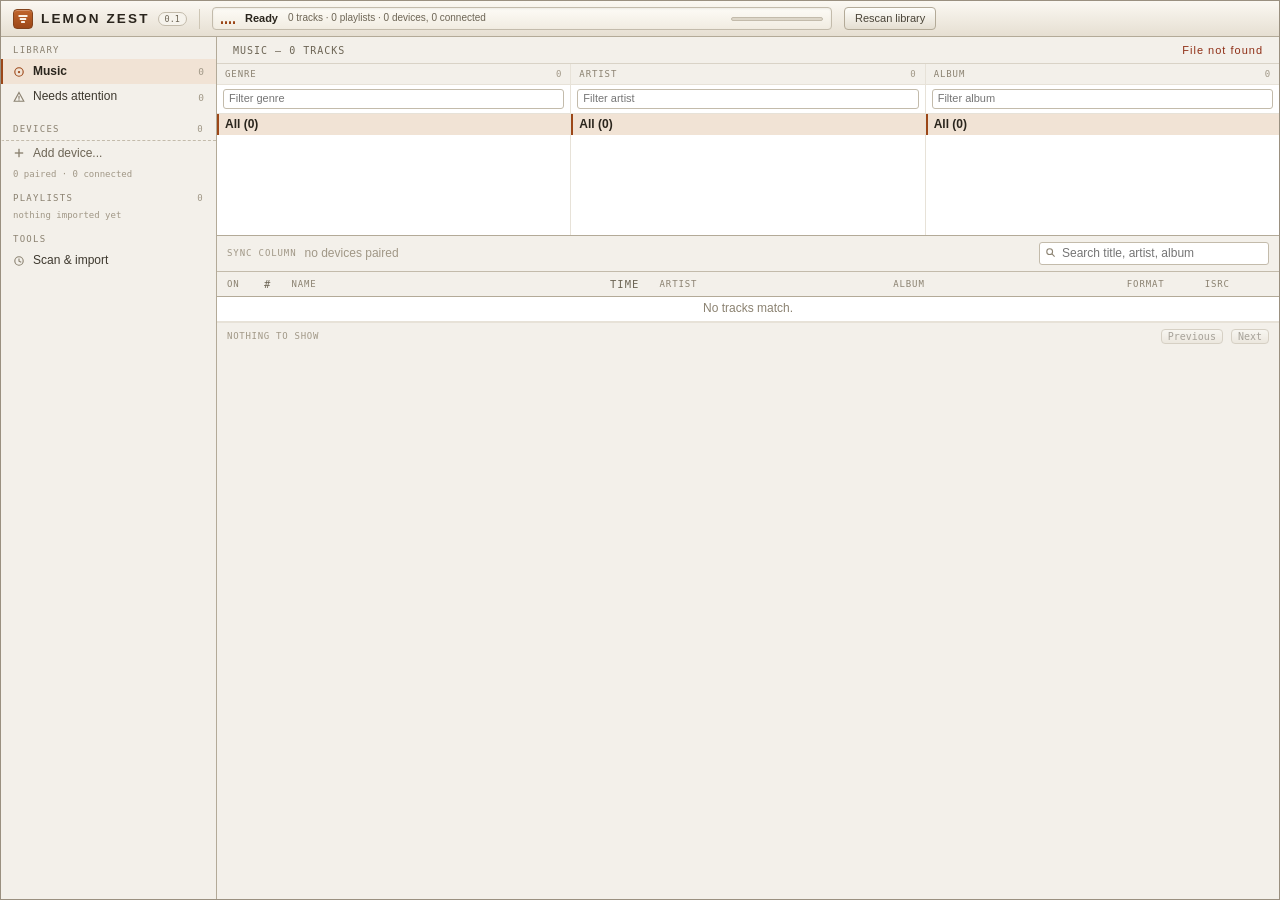
==== lemonzest/web/index.html @ e9981903 "chore: rename the project to Lemon Zest Package hoard -> lemonzest, command hoard -> lemon-zest (wit" ====
<!DOCTYPE html>
<html lang="en">
<head>
<meta charset="utf-8">
<meta name="viewport" content="width=device-width, initial-scale=1">
<title>Lemon Zest</title>
<link rel="stylesheet" href="app.css">
<link rel="icon" href="data:image/svg+xml,<svg xmlns='http://www.w3.org/2000/svg' viewBox='0 0 16 16'><rect width='16' height='16' fill='%23cfc7b6'/><g fill='%239c4718'><rect x='2' y='2.6' width='12' height='2.6' rx='.7'/><rect x='3.7' y='6.7' width='8.6' height='2.6' rx='.7'/><rect x='5.4' y='10.8' width='5.2' height='2.6' rx='.7'/></g></svg>">
</head>
<body>

<svg width="0" height="0" style="position:absolute" aria-hidden="true"><defs>
  <symbol id="i-lz" viewBox="0 0 16 16"><g fill="currentColor"><rect x="2" y="2.6" width="12" height="2.6" rx=".7"/><rect x="3.7" y="6.7" width="8.6" height="2.6" rx=".7"/><rect x="5.4" y="10.8" width="5.2" height="2.6" rx=".7"/></g></symbol>
  <symbol id="i-disc" viewBox="0 0 16 16"><circle cx="8" cy="8" r="5.6" fill="none" stroke="currentColor" stroke-width="1.5"/><circle cx="8" cy="8" r="1.5" fill="currentColor"/></symbol>
  <symbol id="i-device" viewBox="0 0 16 16"><rect x="4" y="1.6" width="8" height="12.8" rx="1.6" fill="none" stroke="currentColor" stroke-width="1.5"/><rect x="5.8" y="11.2" width="4.4" height="1.6" fill="currentColor"/></symbol>
  <symbol id="i-list" viewBox="0 0 16 16"><g fill="currentColor"><rect x="2" y="3" width="12" height="1.8"/><rect x="2" y="7.1" width="12" height="1.8"/><rect x="2" y="11.2" width="8" height="1.8"/></g></symbol>
  <symbol id="i-warn" viewBox="0 0 16 16"><polygon points="8,2 14.4,13.6 1.6,13.6" fill="none" stroke="currentColor" stroke-width="1.5"/><rect x="7.2" y="6.4" width="1.6" height="4" fill="currentColor"/><rect x="7.2" y="11.2" width="1.6" height="1.6" fill="currentColor"/></symbol>
  <symbol id="i-plus" viewBox="0 0 16 16"><g fill="currentColor"><rect x="7.1" y="2.4" width="1.8" height="11.2"/><rect x="2.4" y="7.1" width="11.2" height="1.8"/></g></symbol>
  <symbol id="i-check" viewBox="0 0 16 16"><polyline points="2.8,8.4 6.4,12 13.2,4" fill="none" stroke="currentColor" stroke-width="1.9"/></symbol>
  <symbol id="i-sync" viewBox="0 0 16 16"><path d="M13.2 8a5.2 5.2 0 1 1-1.9-4" fill="none" stroke="currentColor" stroke-width="1.5"/><polygon points="13.6,1.4 13.6,5 10,5" fill="currentColor"/></symbol>
  <symbol id="i-clock" viewBox="0 0 16 16"><g fill="none" stroke="currentColor" stroke-width="1.5"><circle cx="8" cy="8" r="5.6"/><polyline points="8,4.6 8,8.3 11,9.8"/></g></symbol>
  <symbol id="i-level" viewBox="0 0 16 16"><g fill="currentColor"><rect x="2.4" y="9" width="2.4" height="5"/><rect x="6.8" y="5" width="2.4" height="9"/><rect x="11.2" y="2" width="2.4" height="12"/></g></symbol>
  <symbol id="i-search" viewBox="0 0 16 16"><g fill="none" stroke="currentColor" stroke-width="1.6"><circle cx="6.8" cy="6.8" r="4.2"/><line x1="10.1" y1="10.1" x2="14" y2="14"/></g></symbol>
</defs></svg>

<div id="app">
  <header class="chrome">
    <div class="brand">
      <span class="mark"><svg width="12" height="12"><use href="#i-lz"/></svg></span>
      <span class="name">LEMON ZEST</span>
      <span class="ver" id="ver">0.1</span>
    </div>
    <span class="sep"></span>
    <div class="statusbox">
      <span class="meter idle" id="meter"><i></i><i></i><i></i><i></i></span>
      <span class="label" id="status-label">Ready</span>
      <span class="meta" id="status-meta"></span>
      <span class="track"><i id="status-bar" style="width:0%"></i></span>
    </div>
    <button class="btn" id="btn-rescan" title="Re-index every library folder">Rescan library</button>
  </header>

  <div class="body">
    <nav class="sidebar" id="sidebar"></nav>
    <main class="main">
      <div class="titlebar" id="titlebar"></div>
      <div class="pane" id="pane"></div>
    </main>
  </div>
</div>

<div id="modal-root"></div>
<script src="app.js"></script>
</body>
</html>
---- lemonzest/web/app.css ----
/* Lemon Zest UI.
   Palette and proportions taken from the 0.9 prototype: warm paper ground,
   oxide accent, hairline rules, dense rows. Written out rather than pulled
   from a CDN so the app works with no network. */

:root {
  --paper:      #f3f0ea;
  --paper-2:    #faf8f4;
  --white:      #ffffff;
  --ink:        #1c1913;
  --ink-2:      #2a251d;
  --ink-3:      #3d382e;
  --muted:      #6d6555;
  --faint:      #8b8271;
  --fainter:    #a09786;
  --line:       #e7e2d8;
  --line-2:     #c3bbab;
  --line-3:     #b3aa98;
  --line-4:     #9a9080;
  --accent:     #9c4718;
  --accent-2:   #c1652b;
  --accent-ink: #7c3712;
  --sel:        #f1e3d5;
  --sel-2:      #f6e7d8;
  --hover:      #e7e2d8;
  --chrome:     linear-gradient(#fbf8f2, #e6dfd2);
  --button:     linear-gradient(#fefdfa, #e4ded1);
  --button-hi:  linear-gradient(#f2ece0, #d8d1c2);
  --primary:    linear-gradient(#c1652b, #9c4718);
  --primary-hi: linear-gradient(#ad5722, #8a3d13);
  --ok:         #3d5c40;
  --ok-bg:      #eef3ea;
  --ok-line:    #7f9c7a;
  --warn:       #7a5c11;
  --warn-bg:    #f8f0dc;
  --warn-line:  #bb9540;
  --bad:        #8f2f16;
  --bad-bg:     #f8e8e2;
  --bad-line:   #c07a63;
  --mono: "IBM Plex Mono", ui-monospace, "Cascadia Mono", Menlo, Consolas, monospace;
  --sans: Archivo, "Segoe UI", -apple-system, BlinkMacSystemFont, Helvetica, Arial, sans-serif;
}

* { box-sizing: border-box; margin: 0; padding: 0; }

html, body {
  height: 100%;
  background: #cfc7b6;
  color: var(--ink);
  font: 12px/1.45 var(--sans);
  -webkit-font-smoothing: antialiased;
}

body { display: flex; align-items: stretch; justify-content: center; padding: 0; }

#app {
  display: flex; flex-direction: column;
  width: 100%; height: 100vh;
  background: var(--paper);
  border: 1px solid var(--line-4);
  overflow: hidden;
  box-shadow: inset 0 1px 0 rgba(255,255,255,.6);
  user-select: none;
}

button, input, select { font: inherit; color: inherit; }
button { cursor: default; }
:focus-visible { outline: 2px solid var(--accent); outline-offset: 1px; }

/* ---------------------------------------------------------- top chrome */

.chrome {
  display: flex; align-items: center; gap: 12px;
  height: 36px; flex: 0 0 36px; padding: 0 12px;
  background: var(--chrome);
  border-bottom: 1px solid var(--line-3);
}
.brand { display: flex; align-items: center; gap: 8px; flex: 0 0 auto; }
.brand .mark {
  display: grid; place-items: center; width: 20px; height: 20px;
  border: 1px solid #83431c; border-radius: 4px; color: #fbf1e6;
  background: var(--primary);
  box-shadow: inset 0 1px 0 rgba(255,255,255,.28);
}
.brand .name {
  font-size: 13.5px; font-weight: 800; letter-spacing: .16em; color: var(--ink-2);
}
.brand .ver {
  font: 8.5px var(--mono); color: var(--muted);
  border: 1px solid var(--line-2); border-radius: 999px;
  padding: 1px 6px; background: #f6f3ec;
}
.sep { width: 1px; height: 20px; background: #cec6b5; flex: 0 0 1px; }

.statusbox {
  flex: 1 1 auto; min-width: 0; max-width: 620px;
  display: flex; align-items: center; gap: 10px;
  border: 1px solid var(--line-2); border-radius: 4px;
  padding: 3px 8px;
  background: linear-gradient(#fdfbf6, #f1ece1);
  box-shadow: inset 0 1px 2px rgba(74,68,56,.09);
}
.statusbox .label { font-weight: 600; font-size: 11px; color: var(--ink-2);
  white-space: nowrap; overflow: hidden; text-overflow: ellipsis; }
.statusbox .meta { font-size: 10px; color: var(--muted);
  white-space: nowrap; overflow: hidden; text-overflow: ellipsis; }
.statusbox .track { margin-left: auto; flex: 0 0 92px; height: 4px;
  border: 1px solid var(--line-2); border-radius: 999px;
  background: #ddd6c8; overflow: hidden; }
.statusbox .track > i { display: block; height: 100%; background: var(--accent);
  transition: width .2s linear; }

.meter { display: flex; align-items: flex-end; gap: 2px; height: 11px;
  flex: 0 0 auto; color: var(--accent); }
.meter i { width: 2px; height: 100%; background: currentColor;
  transform-origin: bottom; animation: meter 1.1s ease-in-out infinite; }
.meter i:nth-child(2) { animation-duration: .9s; animation-delay: .15s; }
.meter i:nth-child(3) { animation-duration: 1.3s; animation-delay: .3s; }
.meter i:nth-child(4) { animation-duration: 1s;   animation-delay: .45s; }
@keyframes meter { 0%,100% { transform: scaleY(.25) } 50% { transform: scaleY(1) } }
.meter.idle i { animation: none; transform: scaleY(.25); }
@media (prefers-reduced-motion: reduce) {
  .meter i { animation: none !important; transform: scaleY(.5); }
}

/* -------------------------------------------------------------- layout */

.body { flex: 1 1 auto; display: flex; min-height: 0; }

.sidebar {
  flex: 0 0 216px; display: flex; flex-direction: column;
  border-right: 1px solid var(--line-3);
  background: var(--paper); overflow-y: auto;
}
.sect { padding: 8px 0 6px; }
.sect > h4 {
  display: flex; align-items: baseline; gap: 6px;
  padding: 0 12px 4px;
  font: 9px var(--mono); letter-spacing: .14em; text-transform: uppercase;
  color: var(--faint); font-weight: 500;
}
.sect > h4 .n { margin-left: auto; color: var(--fainter); }
.sect .filter { padding: 0 12px 6px; }
.sect .filter input {
  width: 100%; border: 1px solid var(--line-2); border-radius: 3px;
  padding: 2px 6px; font-size: 11px; background: var(--white);
}
.sect .items { }
.sect .items.scroll {
  max-height: 172px; overflow-y: auto;
  border-top: 1px solid rgba(195,187,171,.6);
  border-bottom: 1px solid rgba(195,187,171,.6);
  background: rgba(243,240,234,.6);
}
.sect .foot { padding: 3px 12px 0; font: 9px var(--mono); color: var(--fainter); }

.row {
  display: flex; align-items: center; gap: 8px;
  padding: 4px 12px 4px 10px;
  border-left: 2px solid transparent; color: var(--ink-3);
  width: 100%; text-align: left; background: none; border-top: 0;
  border-right: 0; border-bottom: 0;
}
.row:hover { background: var(--hover); }
.row.on { border-left-color: var(--accent); background: var(--sel);
  color: var(--ink-2); font-weight: 600; }
.row .ico { flex: 0 0 auto; color: var(--faint); }
.row.on .ico { color: var(--accent); }
.row .txt { flex: 1 1 auto; min-width: 0; overflow: hidden;
  text-overflow: ellipsis; white-space: nowrap; }
.row .n { flex: 0 0 auto; font: 9.5px var(--mono); color: var(--fainter); }
.row .pill {
  flex: 0 0 auto; font: 8px var(--mono); letter-spacing: .06em;
  text-transform: uppercase; color: var(--muted);
  border: 1px solid var(--line-2); border-radius: 2px;
  padding: 0 3px; background: #f6f3ec;
}
.row.add { border-top: 1px dashed var(--line-2); margin-top: 2px;
  color: var(--muted); }

/* ---------------------------------------------------------------- main */

.main { flex: 1 1 auto; display: flex; flex-direction: column; min-width: 0;
  background: var(--paper); }

.titlebar {
  display: flex; align-items: center; gap: 10px;
  flex: 0 0 auto; padding: 7px 16px;
  border-bottom: 1px solid #d9d3c7; background: var(--paper);
  font: 10px var(--mono); letter-spacing: .1em; text-transform: uppercase;
  color: var(--muted);
}
.titlebar .grow { flex: 1 1 auto; }

.pane { flex: 1 1 auto; overflow: auto; min-height: 0; }
.pad { padding: 16px; }

/* ------------------------------------------------------------- buttons */

.btn {
  border: 1px solid var(--line-3); border-radius: 4px;
  padding: 3px 10px; color: #4a4438; background: var(--button);
  font-size: 11px; white-space: nowrap;
}
.btn:hover:not(:disabled) { background: var(--button-hi); }
.btn:disabled { opacity: .45; }
.btn.primary { border-color: #83431c; color: #fbf1e6; background: var(--primary);
  box-shadow: inset 0 1px 0 rgba(255,255,255,.25); font-weight: 600; }
.btn.primary:hover:not(:disabled) { background: var(--primary-hi); }
.btn.danger { border-color: var(--bad-line); color: var(--bad);
  background: var(--bad-bg); }
.btn.sm { padding: 1px 6px; font-size: 10px; }

.chip {
  display: inline-flex; align-items: center; gap: 6px;
  border: 1px solid var(--line-2); border-radius: 3px;
  padding: 2px 7px; background: var(--white); color: #4a4438;
  font-size: 11px; white-space: nowrap;
}
.chip:hover { background: var(--paper); }
.chip.on { border-color: var(--accent); background: var(--sel-2);
  color: var(--accent-ink); font-weight: 600; }
.chip .n { font: 9.5px var(--mono); color: var(--fainter); }
.chip.on .n { color: var(--accent-ink); }

.tag {
  display: inline-block; font: 8.5px var(--mono); letter-spacing: .08em;
  text-transform: uppercase; padding: 1px 5px; border: 1px solid var(--line-2);
  border-radius: 2px; color: var(--muted); background: #f6f3ec;
}
.tag.ok   { color: var(--ok);   background: var(--ok-bg);   border-color: var(--ok-line); }
.tag.warn { color: var(--warn); background: var(--warn-bg); border-color: var(--warn-line); }
.tag.bad  { color: var(--bad);  background: var(--bad-bg);  border-color: var(--bad-line); }

/* -------------------------------------------------------------- tables */

.tbl { width: 100%; border-collapse: collapse; }
.tbl th {
  position: sticky; top: 0; z-index: 1; text-align: left;
  font: 9px var(--mono); letter-spacing: .1em; text-transform: uppercase;
  font-weight: 500; color: var(--faint);
  padding: 6px 10px; background: var(--paper);
  border-bottom: 1px solid var(--line-3); white-space: nowrap;
}
.tbl td { padding: 3px 10px; border-bottom: 1px solid var(--line);
  vertical-align: top; }
.tbl tbody tr { background: var(--white); }
.tbl tbody tr:nth-child(even) { background: var(--paper-2); }
.tbl tbody tr:hover { background: #eee7db; }
.tbl tbody tr.sel { background: var(--sel); color: var(--ink-2);
  font-weight: 600; box-shadow: inset 2px 0 0 var(--accent); }
.tbl .num { font: 10.5px var(--mono); color: var(--muted);
  text-align: right; white-space: nowrap; font-variant-numeric: tabular-nums; }
.tbl .mono { font: 10.5px var(--mono); color: var(--muted); white-space: nowrap; }
.tbl .clip { max-width: 0; overflow: hidden; text-overflow: ellipsis;
  white-space: nowrap; }
.tbl .tick { width: 26px; text-align: center; }

.footnote { padding: 6px 10px; font: 9px var(--mono); letter-spacing: .08em;
  text-transform: uppercase; color: var(--fainter);
  border-top: 1px solid var(--line); background: var(--paper); }

/* ----------------------------------------------------- column browser */

.browser { display: flex; flex: 0 0 auto; height: 172px;
  border-bottom: 1px solid var(--line-3); background: var(--white); }
.browser .col { flex: 1 1 0; display: flex; flex-direction: column;
  min-width: 0; border-right: 1px solid var(--line); }
.browser .col:last-child { border-right: 0; }
.browser .col > h5 {
  display: flex; gap: 6px; align-items: baseline; padding: 5px 8px;
  font: 9px var(--mono); letter-spacing: .1em; text-transform: uppercase;
  font-weight: 500; color: var(--faint);
  background: var(--paper); border-bottom: 1px solid var(--line); }
.browser .col > h5 .n { margin-left: auto; color: var(--fainter); }
.browser .col .filter { padding: 4px 6px; border-bottom: 1px solid var(--line); }
.browser .col .filter input { width: 100%; border: 1px solid var(--line-2);
  border-radius: 3px; padding: 1px 5px; font-size: 11px; }
.browser .col .list { flex: 1 1 auto; overflow-y: auto; }
.browser .cell { display: flex; gap: 6px; width: 100%; text-align: left;
  padding: 2px 8px; background: none; border: 0; color: var(--ink-3); }
.browser .cell:hover { background: var(--hover); }
.browser .cell.on { background: var(--sel); color: var(--ink-2);
  font-weight: 600; box-shadow: inset 2px 0 0 var(--accent); }
.browser .cell .txt { flex: 1 1 auto; min-width: 0; overflow: hidden;
  text-overflow: ellipsis; white-space: nowrap; }
.browser .cell .n { font: 9.5px var(--mono); color: var(--fainter); }

/* --------------------------------------------------------------- cards */

.card { border: 1px solid var(--line-2); border-radius: 5px;
  background: var(--white); overflow: hidden; }
.card > header {
  display: flex; align-items: center; gap: 10px; padding: 8px 12px;
  background: var(--chrome); border-bottom: 1px solid var(--line-2); }
.card > header h3 { font-size: 13px; font-weight: 700; }
.card > .in { padding: 12px; }
.grid { display: grid; gap: 12px; align-items: start; }
.grid.two { grid-template-columns: repeat(auto-fit, minmax(320px, 1fr)); }

.kv { display: grid; grid-template-columns: auto 1fr; gap: 3px 12px;
  align-items: baseline; }
.kv dt { font: 9px var(--mono); letter-spacing: .1em; text-transform: uppercase;
  color: var(--fainter); white-space: nowrap; }
.kv dd { font-size: 12px; color: var(--ink-2); font-variant-numeric: tabular-nums; }

.usage { height: 12px; display: flex; border: 1px solid var(--line-2);
  border-radius: 3px; overflow: hidden; background: #ddd6c8; }
.usage i { display: block; height: 100%; }
.usage .existing { background: #b3aa98; }
.usage .adding   { background: var(--accent); }
.legend { display: flex; gap: 14px; flex-wrap: wrap; margin-top: 6px;
  font: 9.5px var(--mono); color: var(--muted); }
.legend span { display: flex; align-items: center; gap: 5px; }
.legend i { width: 8px; height: 8px; border: 1px solid var(--line-2); }

.bar { height: 6px; border: 1px solid var(--line-2); border-radius: 999px;
  background: #ddd6c8; overflow: hidden; }
.bar > i { display: block; height: 100%; background: var(--accent);
  transition: width .18s linear; }

.log { font: 10px var(--mono); }
.log .line { display: flex; gap: 8px; padding: 2px 8px;
  border-bottom: 1px solid var(--line); background: var(--white); }
.log .line:nth-child(even) { background: var(--paper-2); }
.log .t { color: var(--fainter); }
.log .k { flex: 0 0 62px; text-transform: uppercase; letter-spacing: .06em; }
.log .k.copy { color: var(--ok); }
.log .k.delete { color: var(--bad); }
.log .k.playlist { color: var(--accent-ink); }
.log .k.error { color: var(--bad); font-weight: 600; }
.log .m { flex: 1 1 auto; min-width: 0; overflow: hidden;
  text-overflow: ellipsis; white-space: nowrap; color: var(--ink-3); }

.notice { display: flex; gap: 8px; padding: 8px 10px; border-radius: 4px;
  border: 1px solid var(--line-2); background: #f6f3ec; font-size: 11.5px;
  color: var(--ink-3); align-items: flex-start; }
.notice.warn { border-color: var(--warn-line); background: var(--warn-bg);
  color: var(--warn); }
.notice.bad { border-color: var(--bad-line); background: var(--bad-bg);
  color: var(--bad); }
.notice.ok { border-color: var(--ok-line); background: var(--ok-bg);
  color: var(--ok); }

.empty { padding: 40px 16px; text-align: center; color: var(--faint);
  font-size: 12px; }
.empty h3 { font-size: 15px; color: var(--ink-2); margin-bottom: 6px; }

/* -------------------------------------------------------------- modal */

.scrim { position: fixed; inset: 0; background: rgba(40,36,28,.42);
  display: grid; place-items: center; z-index: 50; padding: 24px; }
.modal { width: min(620px, 100%); max-height: 86vh; display: flex;
  flex-direction: column; background: var(--paper); border-radius: 6px;
  border: 1px solid var(--line-4); overflow: hidden;
  box-shadow: 0 18px 50px rgba(40,36,28,.4); }
.modal > header { display: flex; align-items: center; padding: 9px 14px;
  background: var(--chrome); border-bottom: 1px solid var(--line-3); }
.modal > header h3 { font-size: 13.5px; font-weight: 700; }
.modal > .in { padding: 14px; overflow-y: auto; }
.modal > footer { display: flex; gap: 8px; justify-content: flex-end;
  padding: 10px 14px; border-top: 1px solid var(--line-2);
  background: var(--paper); }

.field { display: block; margin-bottom: 10px; }
.field > span { display: block; font: 9px var(--mono); letter-spacing: .1em;
  text-transform: uppercase; color: var(--fainter); margin-bottom: 3px; }
.field input, .field select {
  width: 100%; border: 1px solid var(--line-2); border-radius: 3px;
  padding: 4px 7px; font-size: 12px; background: var(--white); }

.muted { color: var(--muted); }
.faint { color: var(--fainter); }
.mono  { font-family: var(--mono); }
.right { text-align: right; }
.nowrap { white-space: nowrap; }
.stack { display: flex; flex-direction: column; gap: 12px; }
.hstack { display: flex; align-items: center; gap: 8px; flex-wrap: wrap; }
.spin { display: inline-block; width: 10px; height: 10px; border-radius: 50%;
  border: 2px solid var(--line-2); border-top-color: var(--accent);
  animation: spin .7s linear infinite; }
@keyframes spin { to { transform: rotate(360deg) } }
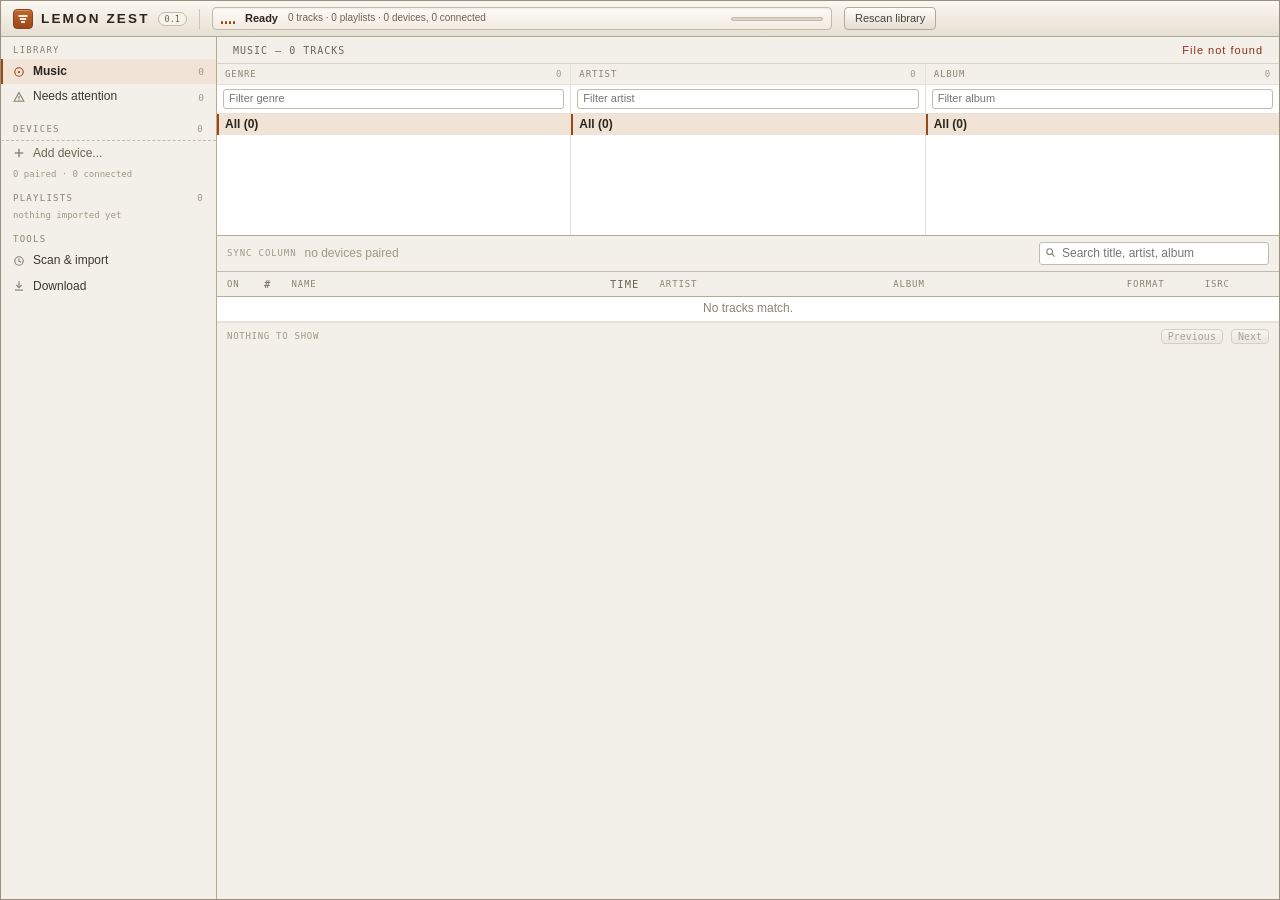
==== commit d336022e: "feat(download): fetch audio from YouTube into the library Downloads land inside a library root and a" ====
--- a/lemonzest/web/index.html
+++ b/lemonzest/web/index.html
@@ -20,6 +20,7 @@
   <symbol id="i-sync" viewBox="0 0 16 16"><path d="M13.2 8a5.2 5.2 0 1 1-1.9-4" fill="none" stroke="currentColor" stroke-width="1.5"/><polygon points="13.6,1.4 13.6,5 10,5" fill="currentColor"/></symbol>
   <symbol id="i-clock" viewBox="0 0 16 16"><g fill="none" stroke="currentColor" stroke-width="1.5"><circle cx="8" cy="8" r="5.6"/><polyline points="8,4.6 8,8.3 11,9.8"/></g></symbol>
   <symbol id="i-level" viewBox="0 0 16 16"><g fill="currentColor"><rect x="2.4" y="9" width="2.4" height="5"/><rect x="6.8" y="5" width="2.4" height="9"/><rect x="11.2" y="2" width="2.4" height="12"/></g></symbol>
+  <symbol id="i-dl" viewBox="0 0 16 16"><g fill="none" stroke="currentColor" stroke-width="1.6"><line x1="8" y1="1.8" x2="8" y2="10"/><polyline points="4.4,6.6 8,10.2 11.6,6.6"/><line x1="2.6" y1="13.4" x2="13.4" y2="13.4"/></g></symbol>
   <symbol id="i-search" viewBox="0 0 16 16"><g fill="none" stroke="currentColor" stroke-width="1.6"><circle cx="6.8" cy="6.8" r="4.2"/><line x1="10.1" y1="10.1" x2="14" y2="14"/></g></symbol>
 </defs></svg>
 
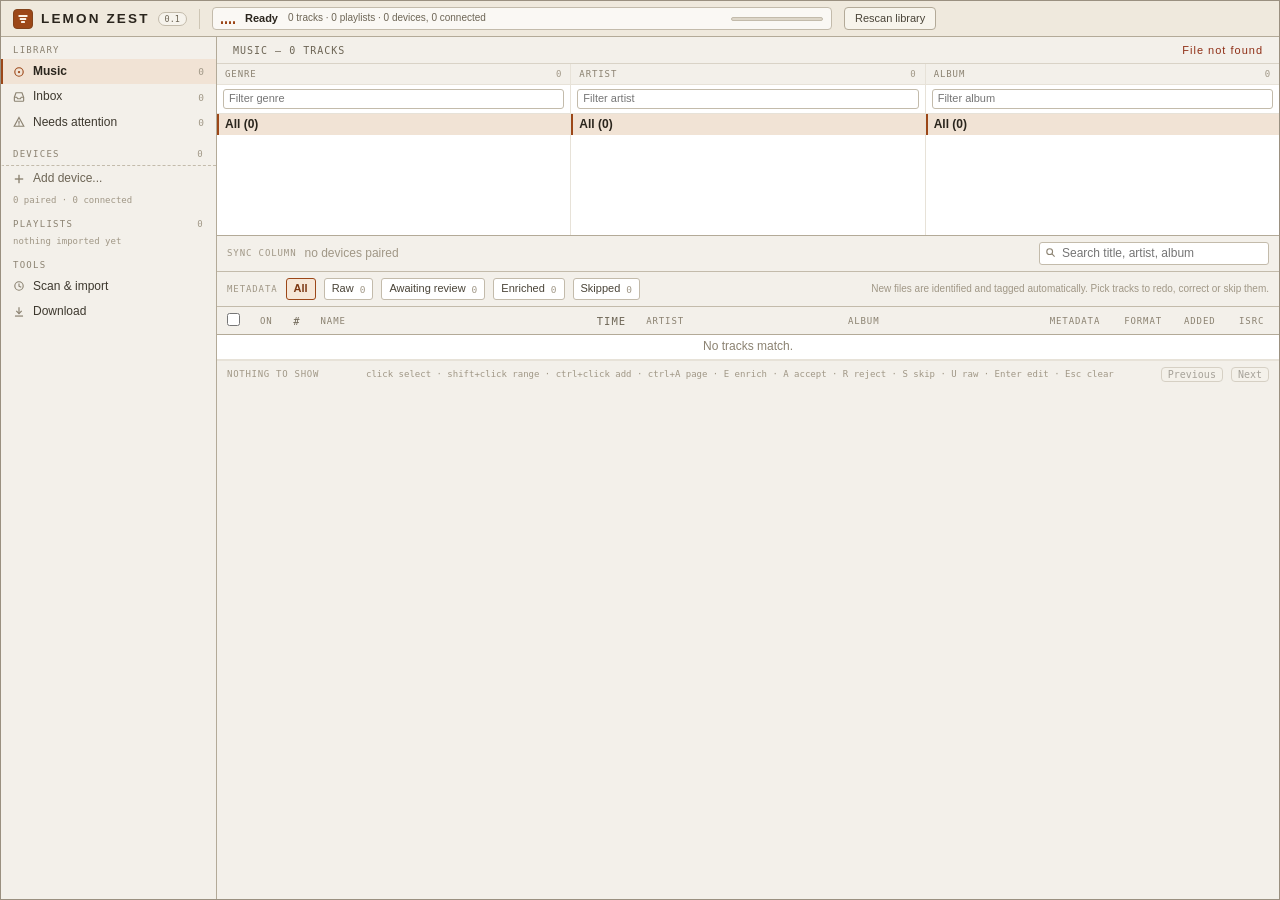
==== commit 1e1caa39: "feat(app): inbox, folder control, track inspector, standalone build The interface gains the things a" ====
--- a/lemonzest/web/index.html
+++ b/lemonzest/web/index.html
@@ -15,6 +15,7 @@
   <symbol id="i-device" viewBox="0 0 16 16"><rect x="4" y="1.6" width="8" height="12.8" rx="1.6" fill="none" stroke="currentColor" stroke-width="1.5"/><rect x="5.8" y="11.2" width="4.4" height="1.6" fill="currentColor"/></symbol>
   <symbol id="i-list" viewBox="0 0 16 16"><g fill="currentColor"><rect x="2" y="3" width="12" height="1.8"/><rect x="2" y="7.1" width="12" height="1.8"/><rect x="2" y="11.2" width="8" height="1.8"/></g></symbol>
   <symbol id="i-warn" viewBox="0 0 16 16"><polygon points="8,2 14.4,13.6 1.6,13.6" fill="none" stroke="currentColor" stroke-width="1.5"/><rect x="7.2" y="6.4" width="1.6" height="4" fill="currentColor"/><rect x="7.2" y="11.2" width="1.6" height="1.6" fill="currentColor"/></symbol>
+  <symbol id="i-inbox" viewBox="0 0 16 16"><g fill="none" stroke="currentColor" stroke-width="1.5"><polyline points="1.8,8.4 5,8.4 6.2,10.4 9.8,10.4 11,8.4 14.2,8.4"/><path d="M1.8 8.4 4 2.4h8l2.2 6v4.2a1 1 0 0 1-1 1H2.8a1 1 0 0 1-1-1z"/></g></symbol>
   <symbol id="i-plus" viewBox="0 0 16 16"><g fill="currentColor"><rect x="7.1" y="2.4" width="1.8" height="11.2"/><rect x="2.4" y="7.1" width="11.2" height="1.8"/></g></symbol>
   <symbol id="i-check" viewBox="0 0 16 16"><polyline points="2.8,8.4 6.4,12 13.2,4" fill="none" stroke="currentColor" stroke-width="1.9"/></symbol>
   <symbol id="i-sync" viewBox="0 0 16 16"><path d="M13.2 8a5.2 5.2 0 1 1-1.9-4" fill="none" stroke="currentColor" stroke-width="1.5"/><polygon points="13.6,1.4 13.6,5 10,5" fill="currentColor"/></symbol>
--- a/lemonzest/web/app.css
+++ b/lemonzest/web/app.css
@@ -23,11 +23,14 @@
   --sel:        #f1e3d5;
   --sel-2:      #f6e7d8;
   --hover:      #e7e2d8;
-  --chrome:     linear-gradient(#fbf8f2, #e6dfd2);
-  --button:     linear-gradient(#fefdfa, #e4ded1);
-  --button-hi:  linear-gradient(#f2ece0, #d8d1c2);
-  --primary:    linear-gradient(#c1652b, #9c4718);
-  --primary-hi: linear-gradient(#ad5722, #8a3d13);
+  /* Solid colours throughout - no gradients anywhere in this file. A flat
+     ground reads the same at every zoom and on every panel, and the hairline
+     rules already do the work a gradient was faking. */
+  --chrome:     #efe9dd;
+  --button:     #f7f4ec;
+  --button-hi:  #e6e0d2;
+  --primary:    #9c4718;
+  --primary-hi: #85390f;
   --ok:         #3d5c40;
   --ok-bg:      #eef3ea;
   --ok-line:    #7f9c7a;
@@ -59,8 +62,15 @@
   background: var(--paper);
   border: 1px solid var(--line-4);
   overflow: hidden;
-  box-shadow: inset 0 1px 0 rgba(255,255,255,.6);
-  user-select: none;
+}
+
+/* Text is selectable everywhere: a path, an error, a track title and a count
+   are all things people copy out. Controls are the exception - a button
+   label smearing into a highlight while you click through a list is noise,
+   not content. */
+#app, .modal { user-select: text; -webkit-user-select: text; }
+button, .btn, .chip, .row, .cell, .meter {
+  user-select: none; -webkit-user-select: none;
 }
 
 button, input, select { font: inherit; color: inherit; }
@@ -80,7 +90,6 @@
   display: grid; place-items: center; width: 20px; height: 20px;
   border: 1px solid #83431c; border-radius: 4px; color: #fbf1e6;
   background: var(--primary);
-  box-shadow: inset 0 1px 0 rgba(255,255,255,.28);
 }
 .brand .name {
   font-size: 13.5px; font-weight: 800; letter-spacing: .16em; color: var(--ink-2);
@@ -97,8 +106,7 @@
   display: flex; align-items: center; gap: 10px;
   border: 1px solid var(--line-2); border-radius: 4px;
   padding: 3px 8px;
-  background: linear-gradient(#fdfbf6, #f1ece1);
-  box-shadow: inset 0 1px 2px rgba(74,68,56,.09);
+  background: var(--paper-2);
 }
 .statusbox .label { font-weight: 600; font-size: 11px; color: var(--ink-2);
   white-space: nowrap; overflow: hidden; text-overflow: ellipsis; }
@@ -200,12 +208,12 @@
 .btn {
   border: 1px solid var(--line-3); border-radius: 4px;
   padding: 3px 10px; color: #4a4438; background: var(--button);
-  font-size: 11px; white-space: nowrap;
+  font-size: 11px; white-space: nowrap; cursor: pointer;
 }
 .btn:hover:not(:disabled) { background: var(--button-hi); }
 .btn:disabled { opacity: .45; }
 .btn.primary { border-color: #83431c; color: #fbf1e6; background: var(--primary);
-  box-shadow: inset 0 1px 0 rgba(255,255,255,.25); font-weight: 600; }
+  font-weight: 600; }
 .btn.primary:hover:not(:disabled) { background: var(--primary-hi); }
 .btn.danger { border-color: var(--bad-line); color: var(--bad);
   background: var(--bad-bg); }
@@ -295,6 +303,7 @@
   background: var(--chrome); border-bottom: 1px solid var(--line-2); }
 .card > header h3 { font-size: 13px; font-weight: 700; }
 .card > .in { padding: 12px; }
+.card > header .grow { flex: 1 1 auto; }
 .grid { display: grid; gap: 12px; align-items: start; }
 .grid.two { grid-template-columns: repeat(auto-fit, minmax(320px, 1fr)); }
 
@@ -318,6 +327,21 @@
   background: #ddd6c8; overflow: hidden; }
 .bar > i { display: block; height: 100%; background: var(--accent);
   transition: width .18s linear; }
+
+/* A run, as text. The app disables selection everywhere else because it is
+   a tool, not a document - but a log exists to be copied into a bug report,
+   so this is the one place that opts back in. Lines wrap rather than
+   scrolling sideways: a truncated path is exactly what nobody can debug. */
+.console {
+  margin: 0; padding: 8px 10px; max-height: 320px; overflow: auto;
+  font: 10.5px/1.55 var(--mono); color: var(--ink-3);
+  background: var(--white); border-top: 1px solid var(--line);
+  white-space: pre-wrap; overflow-wrap: anywhere;
+  user-select: text; -webkit-user-select: text; cursor: text;
+}
+.console .err { color: var(--bad); }
+.console .cmd { color: var(--accent-ink); }
+.pick { user-select: text; -webkit-user-select: text; cursor: text; }
 
 .log { font: 10px var(--mono); }
 .log .line { display: flex; gap: 8px; padding: 2px 8px;
@@ -345,6 +369,39 @@
 .empty { padding: 40px 16px; text-align: center; color: var(--faint);
   font-size: 12px; }
 .empty h3 { font-size: 15px; color: var(--ink-2); margin-bottom: 6px; }
+
+/* ---------------------------------------------------------- inspector */
+
+/* The table and the one-track panel share the pane: the table keeps the
+   width it can use, the inspector takes a fixed column and stays put while
+   the rows scroll under it. */
+.withside { display: flex; align-items: flex-start; }
+.withside-main { flex: 1 1 auto; min-width: 0; }
+
+.inspector {
+  flex: 0 0 268px; align-self: stretch;
+  border-left: 1px solid var(--line-2); background: var(--paper-2);
+  position: sticky; top: 0;
+}
+.inspector .art {
+  display: grid; place-items: center;
+  aspect-ratio: 1 / 1; background: var(--white);
+  border-bottom: 1px solid var(--line);
+}
+.inspector .art img { width: 100%; height: 100%; object-fit: cover;
+  display: block; }
+.inspector .art .none-note { display: none; font: 9px var(--mono);
+  letter-spacing: .1em; text-transform: uppercase; color: var(--fainter); }
+.inspector .art.none { aspect-ratio: auto; padding: 18px 8px; }
+.inspector .art.none .none-note { display: block; }
+.inspector .in { padding: 10px 12px; }
+.inspector h3 { font-size: 13px; font-weight: 700; line-height: 1.25; }
+.inspector .kv { margin-top: 8px; }
+.inspector .kv dd { font-size: 11.5px; overflow-wrap: anywhere; }
+.inspector .path {
+  margin-top: 8px; font-size: 9.5px; color: var(--fainter);
+  overflow-wrap: anywhere;
+}
 
 /* -------------------------------------------------------------- modal */
 
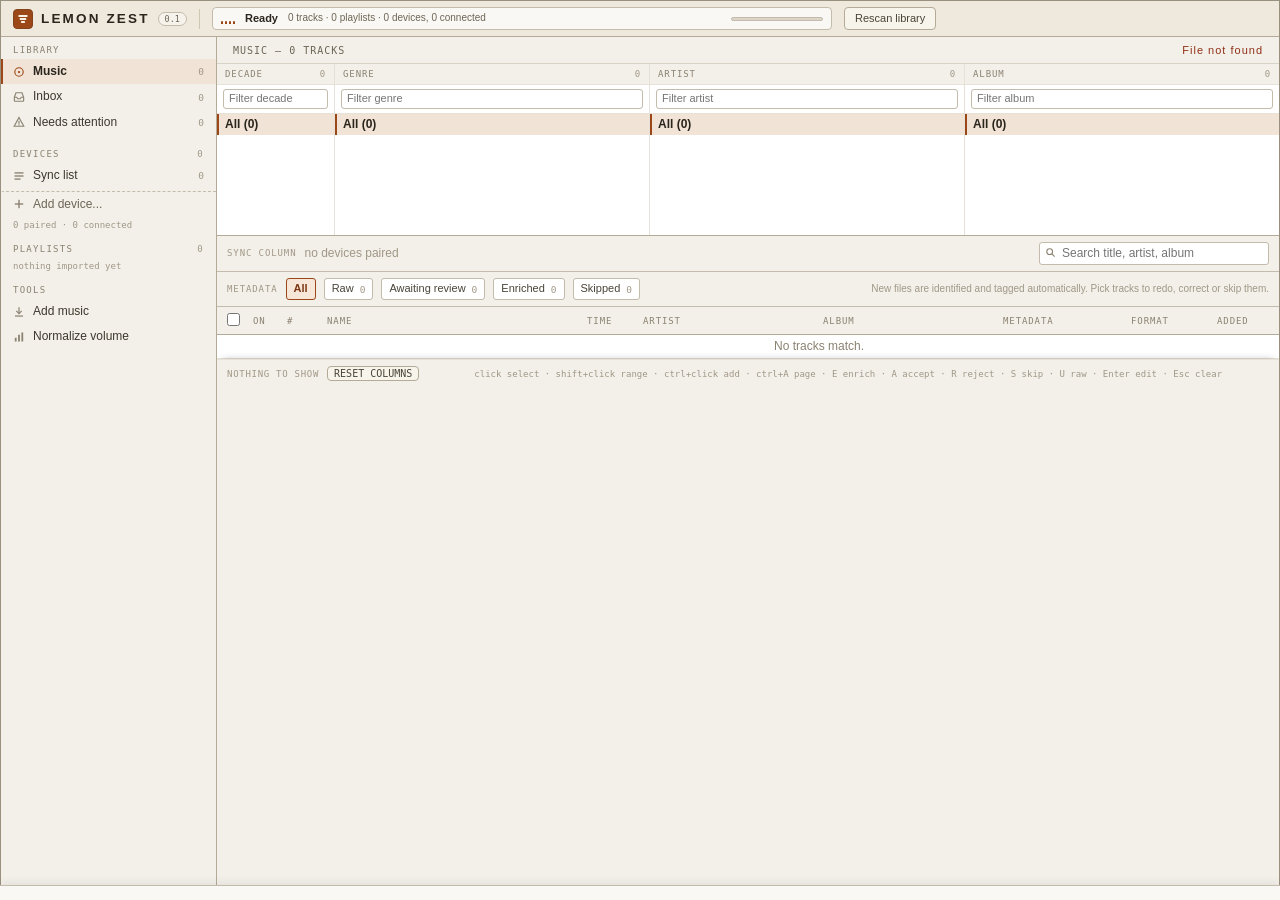
==== commit a31c345f: "feat(app): one identification queue, and a library you can arrange Identification is the only part o" ====
--- a/lemonzest/web/index.html
+++ b/lemonzest/web/index.html
@@ -22,6 +22,8 @@
   <symbol id="i-clock" viewBox="0 0 16 16"><g fill="none" stroke="currentColor" stroke-width="1.5"><circle cx="8" cy="8" r="5.6"/><polyline points="8,4.6 8,8.3 11,9.8"/></g></symbol>
   <symbol id="i-level" viewBox="0 0 16 16"><g fill="currentColor"><rect x="2.4" y="9" width="2.4" height="5"/><rect x="6.8" y="5" width="2.4" height="9"/><rect x="11.2" y="2" width="2.4" height="12"/></g></symbol>
   <symbol id="i-dl" viewBox="0 0 16 16"><g fill="none" stroke="currentColor" stroke-width="1.6"><line x1="8" y1="1.8" x2="8" y2="10"/><polyline points="4.4,6.6 8,10.2 11.6,6.6"/><line x1="2.6" y1="13.4" x2="13.4" y2="13.4"/></g></symbol>
+  <symbol id="i-play" viewBox="0 0 16 16"><polygon points="4,2.6 13,8 4,13.4" fill="currentColor"/></symbol>
+  <symbol id="i-keep" viewBox="0 0 16 16"><polygon points="8,1.8 10,6 14.4,6.5 11.2,9.6 12,14 8,11.9 4,14 4.8,9.6 1.6,6.5 6,6" fill="none" stroke="currentColor" stroke-width="1.4"/></symbol>
   <symbol id="i-search" viewBox="0 0 16 16"><g fill="none" stroke="currentColor" stroke-width="1.6"><circle cx="6.8" cy="6.8" r="4.2"/><line x1="10.1" y1="10.1" x2="14" y2="14"/></g></symbol>
 </defs></svg>
 
@@ -51,6 +53,11 @@
   </div>
 </div>
 
+<!-- The listening bar. Outside #app because it is not part of any view:
+     it survives navigation, and the audio element inside it is built once
+     and kept, so a re-render does not restart the track. -->
+<div id="player" class="player" hidden></div>
+
 <div id="modal-root"></div>
 <script src="app.js"></script>
 </body>
--- a/lemonzest/web/app.css
+++ b/lemonzest/web/app.css
@@ -59,6 +59,7 @@
 #app {
   display: flex; flex-direction: column;
   width: 100%; height: 100vh;
+  --player-h: 52px;
   background: var(--paper);
   border: 1px solid var(--line-4);
   overflow: hidden;
@@ -236,6 +237,10 @@
   text-transform: uppercase; padding: 1px 5px; border: 1px solid var(--line-2);
   border-radius: 2px; color: var(--muted); background: #f6f3ec;
 }
+/* What arrived since you last looked. Loud enough to find while scanning
+   a page of rows, quiet enough not to be a warning: nothing is wrong. */
+.tag.new  { color: var(--accent-ink); background: var(--sel);
+  border-color: var(--accent); font-weight: 600; }
 .tag.ok   { color: var(--ok);   background: var(--ok-bg);   border-color: var(--ok-line); }
 .tag.warn { color: var(--warn); background: var(--warn-bg); border-color: var(--warn-line); }
 .tag.bad  { color: var(--bad);  background: var(--bad-bg);  border-color: var(--bad-line); }
@@ -252,6 +257,26 @@
 }
 .tbl td { padding: 3px 10px; border-bottom: 1px solid var(--line);
   vertical-align: top; }
+
+/* The track table: fixed columns, and one line per row whatever a cell
+   happens to hold. A row that grows to two because a track carries an
+   extra tag makes the whole table jump under the eye. */
+.tbl.cols { table-layout: fixed; }
+.tbl.cols td { height: 23px; line-height: 17px; white-space: nowrap;
+  overflow: hidden; text-overflow: ellipsis; vertical-align: middle; }
+.tbl.cols td .tag { vertical-align: baseline; }
+.tbl.cols td.empty { white-space: normal; text-align: center; }
+.tbl.cols .play { padding: 0 4px; line-height: 1; vertical-align: middle; }
+
+/* A heading you can pick up and put down, and an edge you can pull. */
+.tbl.cols th { position: relative; cursor: grab; }
+.tbl.cols th.dragging { opacity: .45; }
+.tbl.cols th.dropinto { box-shadow: inset 2px 0 0 var(--accent); }
+.tbl.cols th .grip { position: absolute; top: 0; right: -3px; width: 7px;
+  height: 100%; cursor: col-resize; }
+.tbl.cols th .grip:hover { background: var(--accent); opacity: .35; }
+body.resizing, body.resizing * { cursor: col-resize !important;
+  user-select: none; }
 .tbl tbody tr { background: var(--white); }
 .tbl tbody tr:nth-child(even) { background: var(--paper-2); }
 .tbl tbody tr:hover { background: #eee7db; }
@@ -264,9 +289,30 @@
   white-space: nowrap; }
 .tbl .tick { width: 26px; text-align: center; }
 
+/* A playlist that has gained something since it was last opened. A dot
+   rather than a count: what matters is that something arrived. */
+.row .dot { width: 6px; height: 6px; border-radius: 50%;
+  background: var(--accent); flex: none; margin-left: 2px; }
+
 .footnote { padding: 6px 10px; font: 9px var(--mono); letter-spacing: .08em;
   text-transform: uppercase; color: var(--fainter);
   border-top: 1px solid var(--line); background: var(--paper); }
+
+/* Paging belongs to the table, not to the bottom of a list that may be two
+   thousand rows long: scrolling to the end to find "next page" is the
+   opposite of what paging is for. Pinned to the foot of the pane, above
+   whatever else is down there. */
+.footnote.pinned { position: sticky; bottom: 0; z-index: 3;
+  box-shadow: 0 -4px 8px -6px rgba(0, 0, 0, .35); }
+.footnote .pager { display: flex; align-items: center; gap: 3px; }
+.footnote .pager .btn { min-width: 22px; }
+.footnote .pager select { border: 1px solid var(--line-2); border-radius: 3px;
+  font: 10px var(--mono); padding: 1px 2px; margin-left: 4px; }
+/* The shortcut list is the first thing to give up room: it is a reminder,
+   and the paging beside it is a control. */
+.footnote .keys { overflow: hidden; text-overflow: ellipsis;
+  white-space: nowrap; min-width: 0; text-transform: none;
+  letter-spacing: 0; }
 
 /* ----------------------------------------------------- column browser */
 
@@ -275,6 +321,9 @@
 .browser .col { flex: 1 1 0; display: flex; flex-direction: column;
   min-width: 0; border-right: 1px solid var(--line); }
 .browser .col:last-child { border-right: 0; }
+/* Decades are four characters wide; giving them an equal quarter of the
+   browser would take that width off the album names, which need it. */
+.browser .col.decade { flex: 0 0 118px; }
 .browser .col > h5 {
   display: flex; gap: 6px; align-items: baseline; padding: 5px 8px;
   font: 9px var(--mono); letter-spacing: .1em; text-transform: uppercase;
@@ -370,6 +419,65 @@
   font-size: 12px; }
 .empty h3 { font-size: 15px; color: var(--ink-2); margin-bottom: 6px; }
 
+/* A heading you can sort by. The arrow is on the sorted column only. */
+.tbl th.sortable { cursor: pointer; user-select: none; }
+.tbl th.sortable:hover { color: var(--ink); background: var(--paper); }
+.tbl th.sorted { color: var(--accent-ink); }
+.tbl th .arrow { font-size: 9px; }
+
+/* -------------------------------------------------------- download batch */
+
+.batch > header .count { font: 15px/1 var(--mono); font-weight: 600;
+  color: var(--ink-2); font-variant-numeric: tabular-nums; }
+.batch > header .count .of { font-size: 10px; color: var(--fainter);
+  font-weight: 400; }
+.bar.big { height: 12px; border-radius: 3px; }
+.batch .now { margin-top: 10px; padding-top: 8px;
+  border-top: 1px solid var(--line); }
+
+/* One line per file that has landed, and what is being done to it. Capped
+   in height and scrolled: a forty-track playlist must not push the rest of
+   the page off the screen. */
+.batch .items { margin-top: 8px; padding-top: 6px;
+  border-top: 1px solid var(--line); max-height: 232px; overflow-y: auto; }
+.batch .item { display: flex; align-items: center; gap: 7px;
+  padding: 3px 0; font-size: 12px; }
+.batch .item + .item { border-top: 1px solid var(--line); }
+.batch .item .n { font-size: 10px; min-width: 18px; text-align: right;
+  font-variant-numeric: tabular-nums; }
+.batch .item .detail { flex: 0 1 42%; color: var(--muted); font-size: 11px;
+  text-align: right; }
+.batch .item.failed .detail { color: var(--warn); }
+.batch .item.queued { color: var(--muted); }
+
+/* ------------------------------------------------------- recent + kept */
+
+.urlrow { display: flex; align-items: center; gap: 8px; padding: 4px 0;
+  font-size: 12px; }
+.urlrow + .urlrow { border-top: 1px solid var(--line); }
+.urlrow .u { font: 10.5px var(--mono); color: var(--fainter); }
+.urlrow .btn { flex: none; }
+
+/* ---------------------------------------------------------- the player */
+
+.player {
+  position: fixed; left: 0; right: 0; bottom: 0; z-index: 40;
+  display: flex; align-items: center; gap: 10px;
+  padding: 7px 12px; background: var(--paper-2);
+  border-top: 1px solid var(--line-2);
+  box-shadow: 0 -2px 10px rgba(0, 0, 0, .07);
+}
+.player .what { min-width: 0; flex: 0 1 auto; }
+.player .what .t { font-weight: 600; }
+.player .what .a { color: var(--muted); font-size: 11px; }
+.player audio { flex: 1 1 auto; height: 30px; min-width: 220px; }
+.player .bad { color: var(--bad); font-size: 11px; }
+/* The bar takes its height out of the app rather than lying over the
+   bottom of it. Padding inside the scroller was not enough: what gets
+   covered is the row of controls pinned to the bottom of the table, and
+   that is not part of the scrolled content. */
+body.playing #app { height: calc(100vh - var(--player-h)); }
+
 /* ---------------------------------------------------------- inspector */
 
 /* The table and the one-track panel share the pane: the table keeps the
@@ -383,6 +491,23 @@
   border-left: 1px solid var(--line-2); background: var(--paper-2);
   position: sticky; top: 0;
 }
+/* The panel's controls, above the cover: what to do with the track comes
+   before the picture of it. */
+.inspector .tools { padding: 6px 8px; border-bottom: 1px solid var(--line);
+  background: var(--paper); }
+
+/* Where else this track turns up. */
+.inspector .pl-seen { margin-top: 10px; padding-top: 8px;
+  border-top: 1px solid var(--line); }
+.inspector .pl-seen h4 { font: 9px var(--mono); letter-spacing: .1em;
+  text-transform: uppercase; color: var(--fainter); margin-bottom: 5px; }
+.pl-list { list-style: none; }
+.pl-list li { display: flex; align-items: center; gap: 6px; padding: 2px 0; }
+.pl-list li .faint { font-size: 10px; white-space: nowrap; }
+.linkish { border: 0; background: none; padding: 0; text-align: left;
+  color: var(--accent-ink); font: inherit; cursor: pointer; }
+.linkish:hover { text-decoration: underline; }
+
 .inspector .art {
   display: grid; place-items: center;
   aspect-ratio: 1 / 1; background: var(--white);
